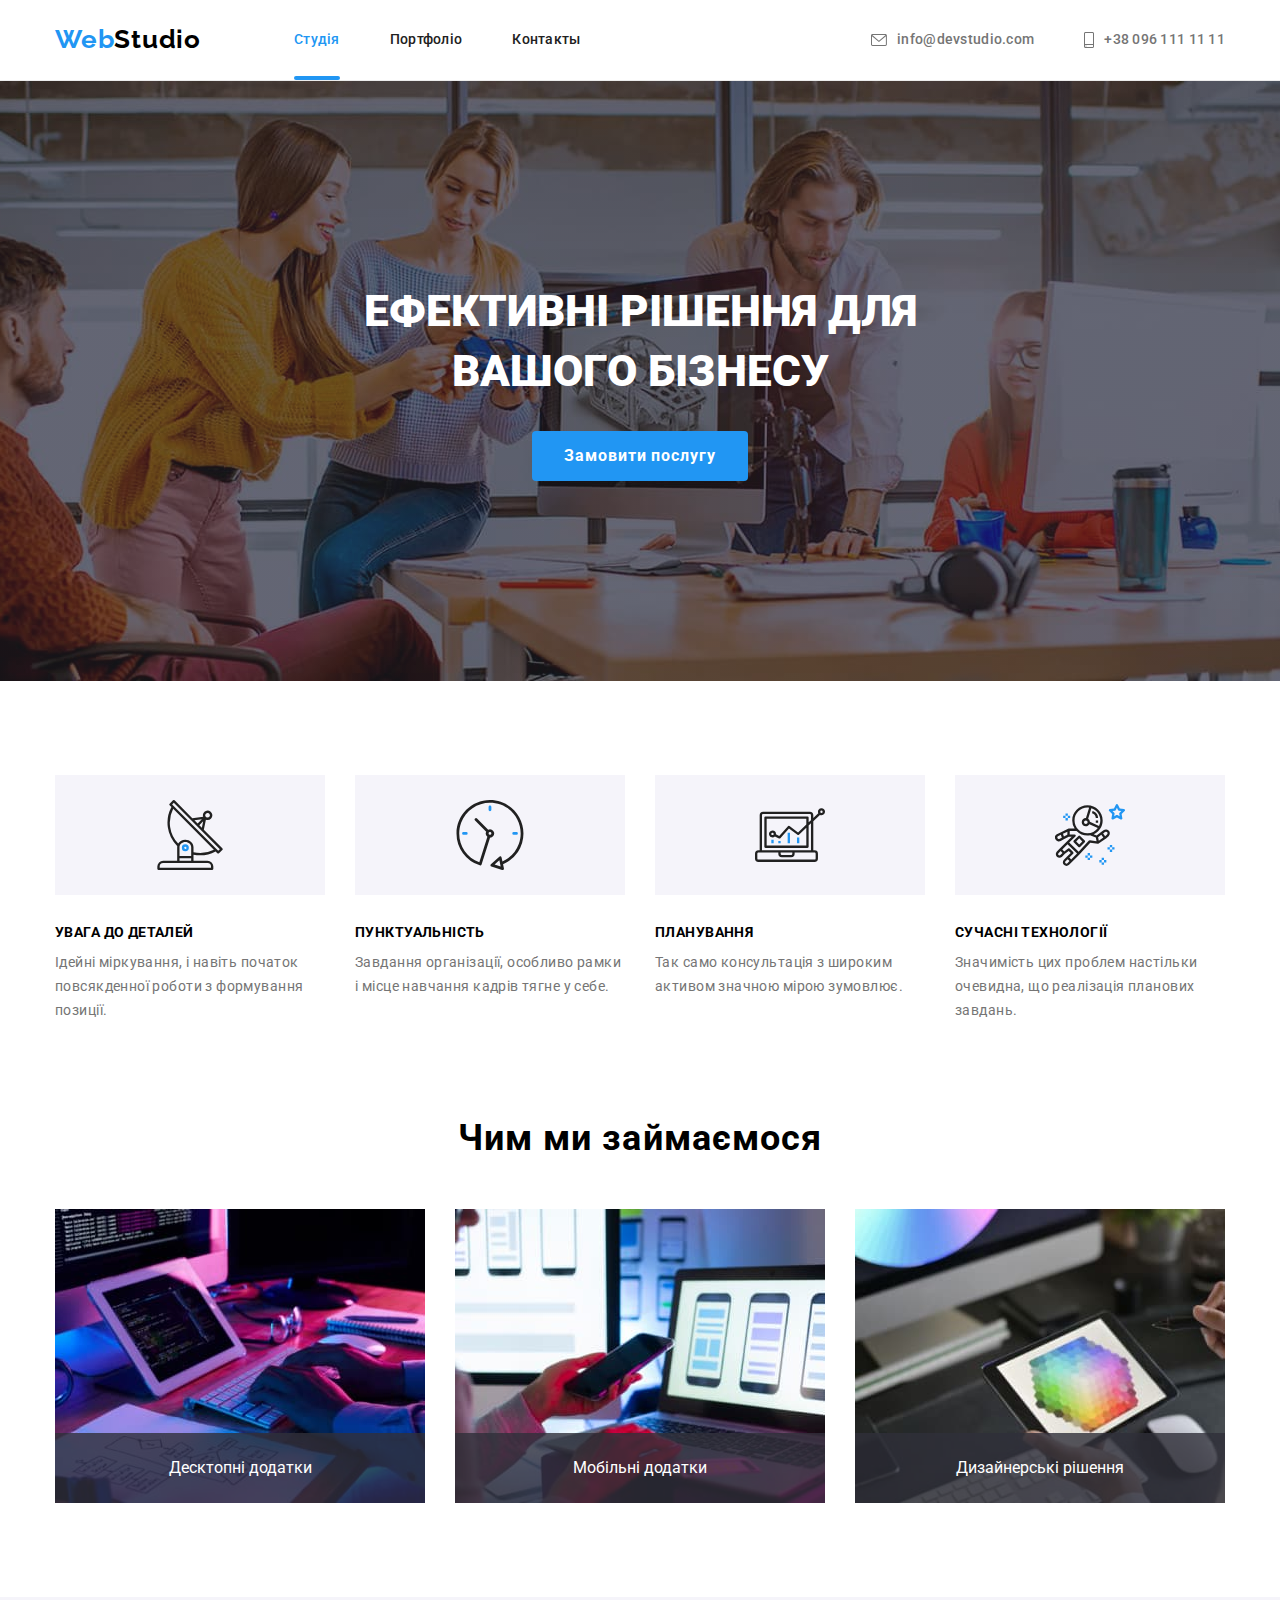
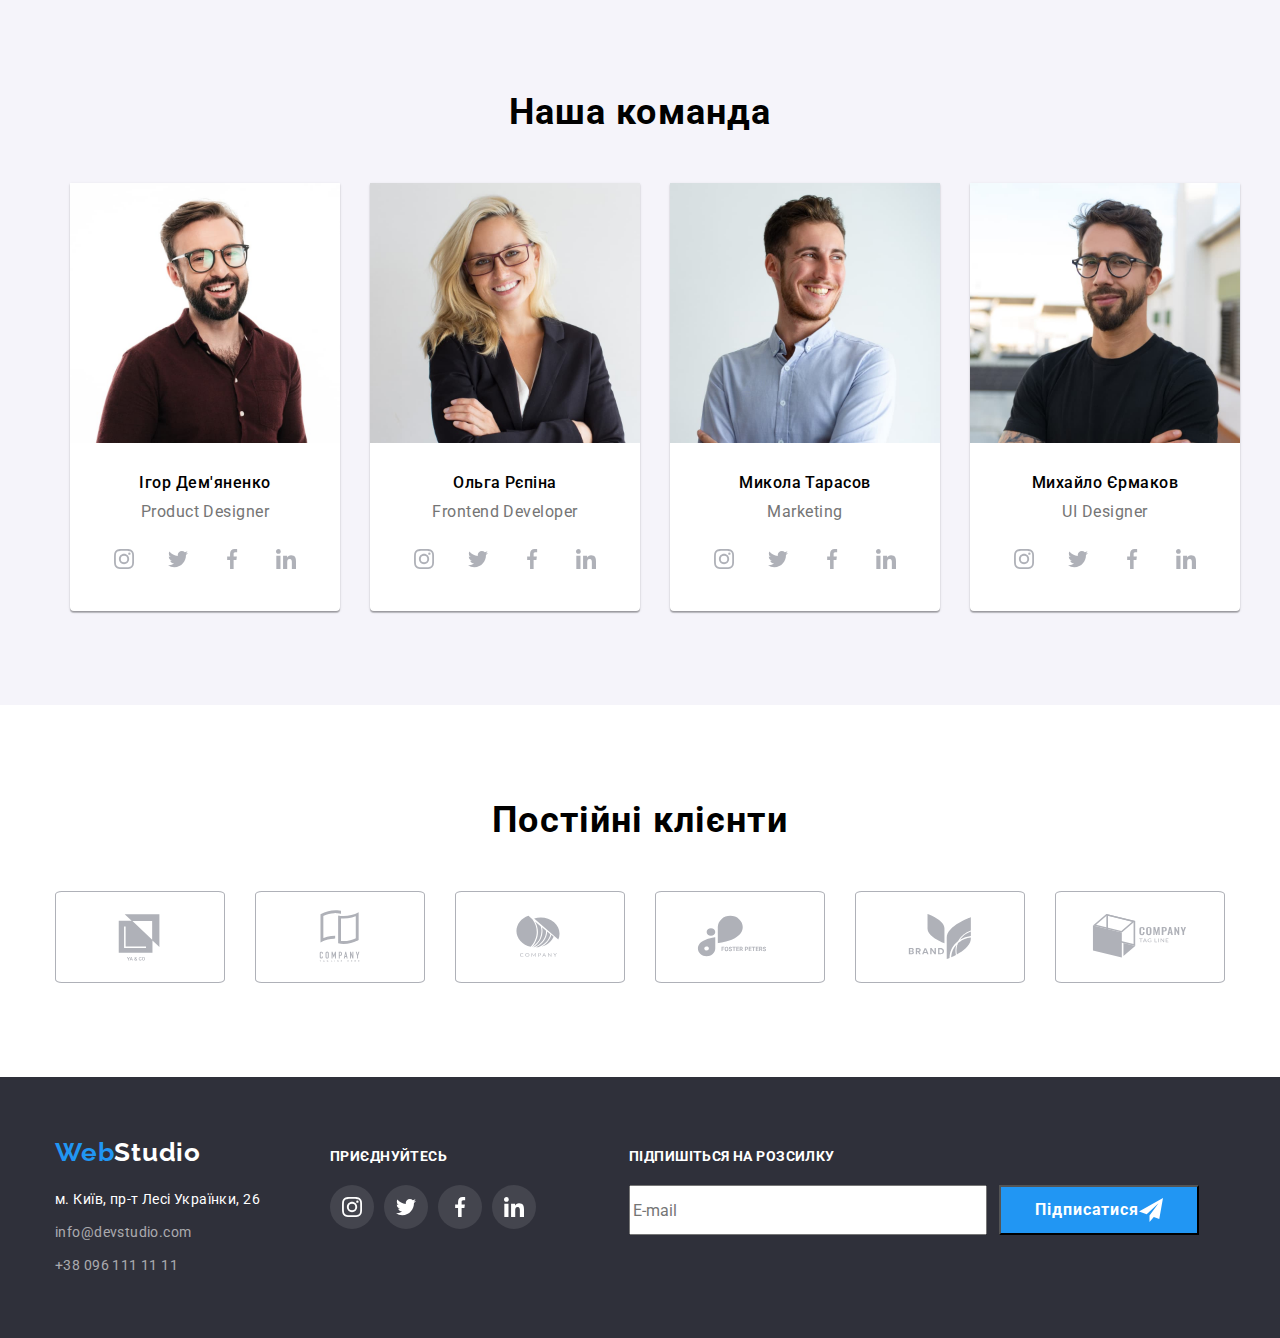
==== index.html @ 480ed981 "HW 6/1" ====
<!DOCTYPE html>
<html lang="uk">
  <head>
    <meta charset="UTF-8" />
    <meta http-equiv="X-UA-Compatible" content="IE=edge" />
    <meta name="viewport" content="width=device-width, initial-scale=1.0" />
    <title>WebStudio</title>
    <link rel="preconnect" href="https://fonts.googleapis.com" />
    <link rel="preconnect" href="https://fonts.gstatic.com" crossorigin />
    <link
      href="https://fonts.googleapis.com/css2?family=Oleo+Script&family=Raleway:wght@700&family=Roboto:wght@400;500;700;900&display=swap"
      rel="stylesheet"
    />
    <link
      rel="stylesheet"
      href="https://cdnjs.cloudflare.com/ajax/libs/modern-normalize/0.6.0/modern-normalize.min.css"
    />
    <link rel="stylesheet" href="CSS/styles.css" />
  </head>
  <body>
    <header class="web-header">
      <div class="container page-hader-cont">
        <nav class="nav-container">
          <a href="./index.html " class="logo">
            <span class="web">Web</span>Studio</a
          >

          <ul class="header-link-cont">
            <li class="header-link">
              <a href="./index.html" class="link studio-link current">Студія</a>
            </li>
            <li class="header-link">
              <a href="./portfolio.html" class="link studio-link portfolio-link"
                >Портфоліо</a
              >
            </li>
            <li class="header-link">
              <a href="" class="link">Контакты</a>
            </li>
          </ul>
        </nav>

        <ul class="contact">
          <li class="contact-link">
            <a class="contact-link-contact" href="mailtu:info@devstudio.com"
              ><svg class="icon-envelope" width="16px" height="12px">
                <use href="./images/SVG/symbol-defs.svg#icon-envelope"></use>
              </svg>
              info@devstudio.com</a
            >
          </li>
          <li class="contact-link">
            <a class="contact-link-contact" href="tel:+380961111111"
              ><svg class="icon-envelope" width="10px" height="16px">
                <use href="./images/SVG/symbol-defs.svg#icon-smartphone"></use>
              </svg>
              +38 096 111 11 11</a
            >
          </li>
        </ul>
      </div>
    </header>

    <main>
      <section class="hero">
        <div class="container">
          <h1 class="hero-h">Ефективні рішення для вашого бізнесу</h1>

          <button type="button" class="hero-order" data-modal-open>
            Замовити послугу
          </button>
        </div>
      </section>

      <section class="feature">
        <div class="container">
          <ul class="feature-ul">
            <li class="feature-li">
              <div class="details">
                <svg height="70px" width="70px">
                  <use href="./images/SVG/symbol-defs.svg#icon-antenna1"></use>
                </svg>
              </div>

              <h2 class="feature-h">УВАГА ДО ДЕТАЛЕЙ</h2>
              <p class="feature-description">
                Ідейні міркування, і навіть початок повсякденної роботи з
                формування позиції.
              </p>
            </li>
            <li class="feature-li">
              <div class="details">
                <svg height="70px" width="70px">
                  <use href="./images/SVG/symbol-defs.svg#icon-clock1"></use>
                </svg>
              </div>

              <h2 class="feature-h">ПУНКТУАЛЬНІСТЬ</h2>
              <p class="feature-description">
                Завдання організації, особливо рамки і місце навчання кадрів
                тягне у себе.
              </p>
            </li>
            <li class="feature-li">
              <div class="details">
                <svg height="70px" width="70px">
                  <use href="./images/SVG/symbol-defs.svg#icon-diagram1"></use>
                </svg>
              </div>

              <h2 class="feature-h">ПЛАНУВАННЯ</h2>
              <p class="feature-description">
                Так само консультація з широким активом значною мірою зумовлює.
              </p>
            </li>
            <li class="feature-li">
              <div class="details">
                <svg height="70px" width="70px">
                  <use href="./images/SVG/symbol-defs.svg#icon-astronaut"></use>
                </svg>
              </div>

              <h2 class="feature-h">СУЧАСНІ ТЕХНОЛОГІЇ</h2>
              <p class="feature-description">
                Значимість цих проблем настільки очевидна, що реалізація
                планових завдань.
              </p>
            </li>
          </ul>
        </div>
      </section>
      <section class="doing">
        <div class="container">
          <h2 class="about-us">Чим ми займаємося</h2>

          <ul class="about-us-poto">
            <li class="poto">
              <div class="applications">
                <img src="./images/box1.jpg" alt="" width="370" height="294" />
                <p class="description-applications">Десктопні додатки</p>
              </div>
            </li>

            <li class="poto">
              <div class="applications">
                <img src="./images/box2.jpg" alt="" width="370" height="294" />
                <p class="description-applications">Мобільні додатки</p>
              </div>
            </li>
            <li class="poto">
              <div class="applications">
                <img src="./images/box3.jpg" alt="" width="370" height="294" />
                <p class="description-applications">Дизайнерські рішення</p>
              </div>
            </li>
          </ul>
        </div>
      </section>
      <section class="comands">
        <div class="container">
          <h2 class="about-us">Наша команда</h2>
          <div class="container">
            <ul class="about-us-ul">
              <li class="about-us-li">
                <img
                  src="./images/IgorDemyanenco.jpg"
                  alt="Ігор Дем'яненко Фото"
                  width="270"
                />
                <h3 class="comand">Ігор Дем'яненко</h3>
                <p class="comand-p">Product Designer</p>
                <ul class="social-networks-list">
                  <li class="social-comand social">
                    <a href="" class="social-link social-link-comand">
                      <svg class="icon-networks icon-comand">
                        <use
                          href="./images/SVG/symbol-defs.svg#icon-instagram"
                        ></use>
                      </svg>
                    </a>
                  </li>
                  <li class="social-comand social">
                    <a class="social-link social-link-comand" href="">
                      <svg class="icon-networks icon-comand">
                        <use
                          href="./images/SVG/symbol-defs.svg#icon-twitter"
                        ></use>
                      </svg>
                    </a>
                  </li>
                  <li class="social-comand social">
                    <a class="social-link social-link-comand" href="">
                      <svg class="icon-networks icon-comand">
                        <use
                          href="./images/SVG/symbol-defs.svg#icon-facebook"
                        ></use>
                      </svg>
                    </a>
                  </li>
                  <li class="social-comand social">
                    <a class="social-link social-link-comand" href="">
                      <svg class="icon-networks icon-comand">
                        <use
                          href="./images/SVG/symbol-defs.svg#icon-linkedin"
                        ></use>
                      </svg>
                    </a>
                  </li>
                </ul>
              </li>
              <li class="about-us-li">
                <img
                  src="./images/OlgaRepina.jpg"
                  alt="Ольга Рєпіна Фото"
                  width="270"
                />

                <h3 class="comand">Ольга Рєпіна</h3>
                <p class="comand-p">Frontend Developer</p>
                <ul class="social-networks-list">
                  <li class="social-comand social">
                    <a href="" class="social-link social-link-comand">
                      <svg class="icon-networks icon-comand">
                        <use
                          href="./images/SVG/symbol-defs.svg#icon-instagram"
                        ></use>
                      </svg>
                    </a>
                  </li>
                  <li class="social-comand social">
                    <a class="social-link social-link-comand" href="">
                      <svg class="icon-networks icon-comand">
                        <use
                          href="./images/SVG/symbol-defs.svg#icon-twitter"
                        ></use>
                      </svg>
                    </a>
                  </li>
                  <li class="social-comand social">
                    <a class="social-link social-link-comand" href="">
                      <svg class="icon-networks icon-comand">
                        <use
                          href="./images/SVG/symbol-defs.svg#icon-facebook"
                        ></use>
                      </svg>
                    </a>
                  </li>
                  <li class="social-comand social">
                    <a class="social-link social-link-comand" href="">
                      <svg class="icon-networks icon-comand">
                        <use
                          href="./images/SVG/symbol-defs.svg#icon-linkedin"
                        ></use>
                      </svg>
                    </a>
                  </li>
                </ul>
              </li>
              <li class="about-us-li">
                <img
                  src="./images/NicolayTarasow.jpg"
                  alt="Микола Тарасов Фото"
                  width="270"
                />
                <h3 class="comand">Микола Тарасов</h3>
                <p class="comand-p">Marketing</p>
                <ul class="social-networks-list">
                  <li class="social-comand social">
                    <a href="" class="social-link social-link-comand">
                      <svg class="icon-networks icon-comand">
                        <use
                          href="./images/SVG/symbol-defs.svg#icon-instagram"
                        ></use>
                      </svg>
                    </a>
                  </li>
                  <li class="social-comand social">
                    <a class="social-link social-link-comand" href="">
                      <svg class="icon-networks icon-comand">
                        <use
                          href="./images/SVG/symbol-defs.svg#icon-twitter"
                        ></use>
                      </svg>
                    </a>
                  </li>
                  <li class="social-comand social">
                    <a class="social-link social-link-comand" href="">
                      <svg class="icon-networks icon-comand">
                        <use
                          href="./images/SVG/symbol-defs.svg#icon-facebook"
                        ></use>
                      </svg>
                    </a>
                  </li>
                  <li class="social-comand social">
                    <a class="social-link social-link-comand" href="">
                      <svg class="icon-networks icon-comand">
                        <use
                          href="./images/SVG/symbol-defs.svg#icon-linkedin"
                        ></use>
                      </svg>
                    </a>
                  </li>
                </ul>
              </li>
              <li class="about-us-li">
                <img
                  src="./images/MihailErmacow.jpg"
                  alt="Михайло Єрмаков Фото"
                  width="270"
                />
                <h3 class="comand">Михайло Єрмаков</h3>
                <p class="comand-p">UI Designer</p>
                <ul class="social-networks-list">
                  <li class="social-comand social">
                    <a href="" class="social-link social-link-comand">
                      <svg class="icon-networks icon-comand">
                        <use
                          href="./images/SVG/symbol-defs.svg#icon-instagram"
                        ></use>
                      </svg>
                    </a>
                  </li>
                  <li class="social-comand social">
                    <a class="social-link social-link-comand" href="">
                      <svg class="icon-networks icon-comand">
                        <use
                          href="./images/SVG/symbol-defs.svg#icon-twitter"
                        ></use>
                      </svg>
                    </a>
                  </li>
                  <li class="social-comand social">
                    <a class="social-link social-link-comand" href="">
                      <svg class="icon-networks icon-comand">
                        <use
                          href="./images/SVG/symbol-defs.svg#icon-facebook"
                        ></use>
                      </svg>
                    </a>
                  </li>
                  <li class="social-comand social">
                    <a class="social-link social-link-comand" href="">
                      <svg class="icon-networks icon-comand">
                        <use
                          href="./images/SVG/symbol-defs.svg#icon-linkedin"
                        ></use>
                      </svg>
                    </a>
                  </li>
                </ul>
              </li>
            </ul>
          </div>
        </div>
      </section>
      <section class="regular-customers">
        <div class="container">
          <h2 class="clients about-us">Постійні клієнти</h2>
          <ul class="client-list">
            <li class="client">
              <a href="" class="icon-klient-list">
                <svg class="icon-klient">
                  <use href="./images/SVG/symbol-defs.svg#icon-Client1"></use>
                </svg>
              </a>
            </li>

            <li class="client">
              <a href="" class="icon-klient-list">
                <svg class="icon-klient">
                  <use href="./images/SVG/symbol-defs.svg#icon-Client2"></use>
                </svg>
              </a>
            </li>
            <li class="client">
              <a href="" class="icon-klient-list">
                <svg class="icon-klient">
                  <use href="./images/SVG/symbol-defs.svg#icon-Client3"></use>
                </svg>
              </a>
            </li>
            <li class="client">
              <a href="" class="icon-klient-list">
                <svg class="icon-klient">
                  <use href="./images/SVG/symbol-defs.svg#icon-Client4"></use>
                </svg>
              </a>
            </li>
            <li class="client">
              <a href="" class="icon-klient-list">
                <svg class="icon-klient">
                  <use href="./images/SVG/symbol-defs.svg#icon-Client5"></use>
                </svg>
              </a>
            </li>
            <li class="client">
              <a href="" class="icon-klient-list">
                <svg class="icon-klient">
                  <use href="./images/SVG/symbol-defs.svg#icon-Client6"></use>
                </svg>
              </a>
            </li>
          </ul>
        </div>
      </section>
    </main>
    <footer class="footer">
      <div class="container container-footer">
        <div class="footer-cont">
          <a href="./index.html " class="logo footer-logo">
            <span class="web">Web</span><span class="studio">Studio</span></a
          >

          <address class="footer-block">
            <ul class="link-footer">
              <li>
                <a
                  href="https://goo.gl/maps/ACZNKpHMxKwvgp7U7"
                  target="_blank"
                  class="link-maps"
                  >м. Київ, пр-т Лесі Українки, 26</a
                >
              </li>
              <li>
                <a href="mailto:info@devstudio.com" class="contact-link-footer"
                  >info@devstudio.com</a
                >
              </li>
              <li>
                <a href="tel:+380961111111 " class="contact-link-footer"
                  >+38 096 111 11 11</a
                >
              </li>
            </ul>
          </address>
        </div>

        <div class="footer-soc-link">
          <p class="footer-text">приєднуйтесь</p>
          <ul class="social-networks-list">
            <li class="social">
              <a href="" class="social-link-footer">
                <svg class="icon-networks icon-footer">
                  <use href="./images/SVG/symbol-defs.svg#icon-instagram"></use>
                </svg>
              </a>
            </li>
            <li class="social">
              <a href="" class="social-link-footer">
                <svg class="icon-networks icon-footer">
                  <use href="./images/SVG/symbol-defs.svg#icon-twitter"></use>
                </svg>
              </a>
            </li>
            <li class="social">
              <a href="" class="social-link-footer">
                <svg class="icon-networks icon-footer">
                  <use href="./images/SVG/symbol-defs.svg#icon-facebook"></use>
                </svg>
              </a>
            </li>
            <li class="social">
              <a href="" class="social-link-footer">
                <svg class="icon-networks icon-footer">
                  <use href="./images/SVG/symbol-defs.svg#icon-linkedin"></use>
                </svg>
              </a>
            </li>
          </ul>
        </div>
        <form class="footer-form">
          <p2 class="mailing-list">Підпишіться на розсилку</p2>
          <div class="form-for-imput">
            <input
              class="wind-for-email"
              type="email "
              name="e-mail"
              placeholder="E-mail"
            />
            <button class="btn-email" type="submit">
              Підписатися
              <svg class="icone-send" width="24" height="24">
                <use href="./images/SVG/symbol-defs.svg#icon-send"></use>
              </svg>
            </button>
          </div>
        </form>
      </div>
    </footer>
    <div class="backdrop is-hidden" data-modal>
      <div class="modal">
        <button class="close-btn" type="button" data-modal-close>
          <svg class="icone-close" width="18" height="18">
            <use href="./images/SVG/symbol-defs.svg#icone-close"></use>
          </svg>
        </button>
        <b class="modal-title">Залиште свої дані, ми вам передзвонимо</b>
        <form class="contact-form">
          <label class="label-modal" for="name">Ім'я</label>
          <span class="icon-input">
            <input
              type="text"
              class="imput-modal-form"
              name="use_name"
              id="name"
              required
              autofocus
            />
            <svg class="icon-modal-form" width="18" heigt="18">
              <use
                href="./images/SVG/symbol-defs.svg#icon-person-black-18dp"
              ></use>
            </svg>
          </span>
          <label class="label-modal" for="phone">Телефон</label>
          <span class="icon-input">
            <input
              class="imput-modal-form"
              type="tel"
              name="user_phone"
              id="phone"
              required
              pattern="[0-9]{3}-[0-9]{3}-[0-9]{2}-[0-9]{2}"
              title="xxx-xxx-xx-xx"
            />
            <svg class="icon-modal-form" width="18" heigt="18">
              <use
                href="./images/SVG/symbol-defs.svg#icon-phone-black-18dp"
              ></use>
            </svg>
          </span>
          <label class="label-modal" for="mail">Телефон</label>
          <span class="icon-input">
            <input
              class="imput-modal-form"
              type="email"
              name="user_email"
              id="mail"
              required
            />
            <svg class="icon-modal-form" width="18" heigt="18">
              <use
                href="./images/SVG/symbol-defs.svg#icon-email-black-18dp"
                class="icon-modal-form-use"
              ></use>
            </svg>
          </span>
          <span class="icon-input">
            <label class="label-modal" for="User-comments">Коментар</label>
            <textarea
              name="User_massage"
              id="User-comments"
              placeholder="Введіть текст"
            ></textarea>
          </span>
          <label class="modal-form-checkbox">
            <input
              type="checkbox"
              class="modal-check-imput"
              name="privacy policy"
              required
            />
            <svg class="modal-check-imput-new" width="16" heigt="15">
              <use href="./images/SVG/symbol-defs.svg#icon-vector"></use>
            </svg>
            <svg class="modal-check-imput-new" width="16" heigt="15">
              <use href="./images/SVG/symbol-defs.svg#icon-check"></use>
            </svg>

            Погоджуюся з розсилкою та приймаю
            <a href=""> &nbsp;Умови договору</a>
          </label>

          <button type="submit" class="send">Відправити</button>
        </form>
      </div>
    </div>
    <script src="./JS/modal.js"></script>
  </body>
</html>
---- CSS/styles.css ----
:root {
  --color-web-blue: #2196f3;
  --color-text-main: #212121;
  --color-text-secondary: #757575;
  --color-fone: #f5f5f5;
  --transition-timing-cub: 250ms cubic-bezier(0.4, 0, 0.2, 1);
}
h1,
h2,
h3,
h4,
p {
  margin-top: 0;
  margin-bottom: 0;
}
ol,
ul {
  margin-top: 0;
  margin-bottom: 0;
  padding-left: 0;
}

.web-header {
  border-bottom: 1px solid #ececec;
}
.container {
  width: 1200px;

  margin-left: auto;
  margin-right: auto;
  padding-left: 15px;
  padding-right: 15px;
}

/* header style */

.nav-container {
  display: flex;
}

.page-hader-cont {
  align-items: center;

  display: flex;
}

.contact {
  display: flex;
  margin-left: auto;
}
.header-link {
  position: relative;
}
.header-link-cont {
  display: flex;
}
.header-link-cont :not(:last-child) {
  margin-right: 50px;
}
.current {
  color: var(--color-web-blue);
}
.current::after {
  position: absolute;
  content: "";
  display: block;
  bottom: 0;
  width: 100%;
  height: 4px;
  background-color: var(--color-web-blue);
  border-radius: 2px;
}
.contact :not(:last-child) {
  margin-right: 50px;
}
.web {
  font-family: "Raleway";
  font-style: normal;
  font-weight: 700;
  font-size: 26px;
  line-height: 1.19;

  letter-spacing: 0.03em;

  color: #2196f3;
}
address {
  font-family: Roboto;
  font-style: normal;
}
ul {
  list-style: none;
}
a {
  text-decoration: none;
}

img {
  display: block;
  max-width: 100%;
  height: auto;
}
body {
  font-family: roboto, sans-serif;
}
.footer {
  background-color: #2f303a;
  padding-top: 60px;
  padding-bottom: 60px;
}

.logo {
  padding-top: 24px;
  padding-bottom: 25px;
  margin-right: 93px;
  font-family: "Raleway";
  font-style: normal;
  font-weight: 700;
  font-size: 26px;
  line-height: 1.19;

  letter-spacing: 0.03em;

  color: #000000;

  transition-property: color;
  transition-duration: 250ms;
  transition-timing-function: cubic-bezier(0.4, 0, 0.2, 1);
}

.contact-link-contact {
  display: flex;
  align-items: center;

  padding-top: 32px;
  padding-bottom: 32px;
  gap: 10px;
  justify-content: flex-end;
  color: var(--color-text-secondary);
  fill: currentColor;
  font-weight: 500;
  font-size: 14px;
  line-height: 1.14;
  letter-spacing: 0.02em;
  transition: color var(--transition-timing-cub);
}

.container.page-hader-cont {
  margin-bottom: 0px;
  justify-content: center;
}
.link-maps:hover,
.logo:hover,
.logo:focus,
.link:hover,
.link:focus,
.contact-link-contact:hover,
.contact-link-contact:focus,
.contact-link-footer:hover,
.contact-link-footer:focus,
.menu-portfolio-btn:hover,
.menu-portfolio-btn:focus {
  color: var(--color-web-blue);
}
.btn:hover,
.btn:focus {
  box-shadow: 0px 4px 4px 0px rgba(0, 0, 0, 0.25);

  background-color: var(--color-web-blue);
  color: #ffffff;
}

.menu-portfolio-btn {
  margin-bottom: 50px;
  display: flex;
  justify-content: center;

  gap: 8px;
  color: var(--color-text-main);
  transform: color var(--transition-timing-cub);
}

.btn {
  font-family: Roboto;
  font-weight: 500;
  font-size: 16px;
  line-height: 1.63;
  text-align: center;
  letter-spacing: 0.03em;
  border-radius: 4px;
  padding-left: 22px;
  padding-right: 22px;
  padding-top: 6px;
  padding-bottom: 6px;
  border: 0px;
  background-color: #f5f4fa;

  color: #212121;
  cursor: pointer;

  transition: color var(--transition-timing-cub),
    background-color var(--transition-timing-cub),
    box-shadow var(--transition-timing-cub);
}
.contact-link-footer {
  color: rgba(255, 255, 255, 0.6);
}
.contact-link,
.link {
  color: var(--color-text-main);

  transition-property: color;
  transition-duration: 250ms;
  transition-timing-function: cubic-bezier(0.4, 0, 0.2, 1);
}

.envelope::before {
  content: "";
  width: 16px;
  height: 12px;
}
.link {
  font-weight: 500;
  font-size: 14px;
  line-height: 1.14;
  letter-spacing: 0.02em;
}
.hero {
  background-color: #2f303a;
  background-image: linear-gradient(
      rgba(47, 48, 58, 0.4),
      rgba(47, 48, 58, 0.4)
    ),
    url(../images/hero.jpg);

  background-size: cover;
  background-position: center;
  background-repeat: no-repeat;

  max-width: 1600px;

  margin-left: auto;
  margin-right: auto;

  padding-top: 200px;
  padding-bottom: 200px;
}
.hero-h {
  text-transform: uppercase;
  width: 696px;
  height: 120px;
  margin-left: auto;
  margin-right: auto;
  margin-bottom: 30px;
  font-size: 16px;
  height: 1.88;
}

.hero h1 {
  color: #ffffff;
  text-align: center;
  font-size: 44px;
  font-weight: 900;
  font-size: 44px;
  line-height: 1.37;
}

.hero-order {
  font-size: 16px;
  font-weight: 700;
  line-height: 1.88;

  cursor: pointer;
  border-radius: 4px;

  align-items: flex-start;
  display: block;
  margin-left: auto;
  margin-right: auto;

  background-color: var(--color-web-blue);

  color: #ffffff;

  text-align: center;
  padding: 10px 32px;

  border: 0;
  letter-spacing: 0.06em;

  transition-property: color;
  transition-duration: 250ms;
  transition-timing-function: cubic-bezier(0.4, 0, 0.2, 1);
}
.feature {
  padding-top: 94px;
  padding-bottom: 94px;
}
.feature-li {
  width: 270px;
}

/* .feature-li::before {
  margin-bottom: 30px;
  display: block;
  width: 270px;
  height: 120px;
  content: "";
  background-repeat: no-repeat;
  background-position: center;
  background-color: #f5f4fa;

  background-size: contain;
} */
/* .feature-li:nth-child(1)::before {
  background-image: url(../images/SVG/Group1.svg);
}
.feature-li:nth-child(2)::before {
  background-image: url(../images/SVG/Group2.svg);
}
.feature-li:nth-child(3)::before {
  background-image: url(../images/SVG/Group3.svg);
}
.feature-li:nth-child(4)::before {
  background-image: url(../images/SVG/Group4.svg);
} */
.details {
  display: flex;
  background-color: rgba(245, 244, 250, 1);

  height: 120px;
  align-items: center;
  justify-content: center;
  margin-bottom: 30px;
}

.feature-ul {
  display: flex;
  gap: 30px;
}

.feature-h {
  margin-bottom: 10px;
  font-weight: 700;
  font-size: 14px;
  line-height: 1.14;
  letter-spacing: 0.03em;
}
.feature-description {
  display: flex;
  color: var(--color-text-secondary);
  font-weight: 400;
  font-size: 14px;
  line-height: 1.71;
  letter-spacing: 0.03em;
}
.doing {
  padding-bottom: 94px;
}
.client {
  width: 170px;
  height: 92px;
}
.clients {
  padding-bottom: 50px;
  text-align: center;
}
.client-list {
  box-sizing: border-box;
  display: flex;
  gap: 30px;
}

.icon-klient:hover,
.icon-klient:focus {
  fill: #2196f3;
}
.icon-klient-list:hover,
.icon-klient-list:focus {
  color: var(--color-web-blue);

  border-color: var(--color-web-blue);
}
.icon-klient-list {
  color: #afb1b8;
  display: flex;
  justify-content: center;
  align-items: center;
  width: 100%;
  height: 100%;
  border: 1px solid #afb1b8;
  border-radius: 4%;

  transition-property: color, border-color;
  transition-duration: 250ms;
  transition-timing-function: cubic-bezier(0.4, 0, 0.2, 1);
}
.icon-klient {
  fill: currentColor;
  width: 106px;
  height: 60px;
}
.about-us-poto {
  display: flex;
  gap: 30px;
}
.applications {
  position: relative;
  display: flex;
  align-content: center;
  justify-content: center;
}
.description-applications {
  background-color: rgba(47, 48, 58, 0.8);
  display: flex;
  justify-content: center;
  align-items: center;
  height: 70px;
  width: 100%;
  color: #ffffff;
  position: absolute;
  bottom: 0;
}
.about-us {
  padding-bottom: 0px;
  font-weight: 700;
  font-size: 36px;
  line-height: 1.17;
  text-align: center;
  letter-spacing: 0.03em;
  margin-bottom: 50px;
}
.about-us-ul {
  display: flex;

  gap: 30px;
}
.about-us-li {
  box-shadow: 0px 1px 3px rgba(0, 0, 0, 0.12), 0px 1px 1px rgba(0, 0, 0, 0.14),
    0px 2px 1px rgba(0, 0, 0, 0.2);
  border-top-left-radius: 4%;

  border-radius: 0px 0px 4px 4px;
  background-color: #ffffff;
}

.link {
  display: inline-block;
  color: var(--color-text-main);
  padding-top: 32px;
  padding-bottom: 32px;
}
.comands {
  background-color: #f5f4fa;
  padding-top: 94px;
  padding-bottom: 94px;
}
.comand {
  padding-top: 30px;
  margin-bottom: 10px;
  font-weight: 500;
  font-size: 16px;
  line-height: 1.19;

  text-align: center;
  letter-spacing: 0.03em;
}
.comand-p {
  margin-bottom: 16px;
  color: var(--color-text-secondary);
  font-weight: 400;
  font-size: 16px;
  line-height: 1.19;

  text-align: center;
  letter-spacing: 0.03em;
}
.icon-comand {
  fill: currentColor;
}
.icon-networks {
  width: 20px;
  height: 20px;
}

.icon-footer {
  fill: #ffffff;
}
.social {
  align-items: baseline;
  display: inline-block;
  border: rgba(255, 255, 255, 1);

  text-align: center;

  width: 44px;
  height: 44px;
  border-radius: 50%;
}

.social-networks-list {
  padding-bottom: 30px;
  justify-content: center;
  display: flex;

  gap: 10px;
}
.social-networks {
  text-align: center;

  display: flex;
  width: 44px;
  height: 44px;
  gap: 10px;
  border-radius: 50%;
}
.portfolio {
  padding-top: 94px;
  padding-bottom: 94px;
}
.container-home {
  padding-top: 94px;
  padding-bottom: 94px;
}
.portf-h-invis {
  position: absolute;
  width: 1px;
  height: 1px;
  margin: -1px;
  border: 0;
  padding: 0;
  white-space: nowrap;
  clip-path: inset(100%);
  clip: rect(0 0 0 0);
  overflow: hidden;
}
.portf-h-invis {
  text-align: center;
}

.projects-h {
  margin-bottom: 4px;
  color: var(--color-text-main);
  font-weight: 700;
  font-size: 18px;
  line-height: 2;
  letter-spacing: 0.06em;
}
.projects-p {
  color: var(--color-text-secondary);

  font-weight: 400;
  font-size: 16px;
  line-height: 1.19;

  letter-spacing: 0.03em;
}

.link-footer :not(:last-child) {
  margin-bottom: 9px;
}
.link-maps {
  color: white;
  font-weight: 400;
  font-size: 14px;
  line-height: 1.71;

  letter-spacing: 0.03em;

  transition: color var(--transition-timing-cub);
}

.contact-link-footer {
  font-weight: 400;
  font-size: 14px;
  line-height: 1.7;
  letter-spacing: 0.03em;

  transition-property: color;
  transition-duration: 250ms;
  transition-timing-function: cubic-bezier(0.4, 0, 0.2, 1);
}

.studio {
  color: #ffffff;
}

.footer-form{display: flex;
  flex-direction: column;

  margin-left: 93px;
}

.mailing-list {
  display: block;

margin-bottom: 20px;

  color: #ffffff;
  text-transform: uppercase;
  font-family: Roboto;
font-size: 14px;
font-weight: 700;
line-height: 1.14;
letter-spacing: 0.03em;
text-align: left;

}
.form-for-imput{
  display: flex;
}
.wind-for-email{
 margin: 0px;
 width: 358px;
 height: 50px;
  margin-right: 12px;
  
}

.btn-email{
  display: flex;
  align-items: center;
  justify-content: center;
  cursor: pointer;
 
  width: 200px;
  height: 50px;
  
  font-family: Roboto;
    font-size: 16px;
    font-weight: 700;
    line-height: 30px;
    letter-spacing: 0.06em;
    text-align: center;
  

  color: #ffffff;
  background-color: var(--color-web-blue);
}

.projects {
  display: flex;
  flex-wrap: wrap;
  gap: 30px;
}
.projects-li:hover,
.projects-li:focus {
  box-shadow: cubic-bezier(0.4, 0, 0.2, 1), rgba(0, 0, 0, 0.25);
}

.projects-li {
  display: block;
  box-sizing: border-box;
  background: #ffffff;
  transition: box-shadow var(--transition-timing-cub);
}
.projects-item:hover,
.projects-item:focus {
  box-shadow: 0px 4px 4px 0px rgba(0, 0, 0, 0.25);
}
.projects-item {
  width: 370px;

  transition-property: color;
  transition-duration: 250ms;
  transition-timing-function: cubic-bezier(0.4, 0, 0.2, 1);
}

.projects-card {
  position: relative;
  overflow: hidden;
}

.projects-li:hover .overlay,
.projects-li:focus .overlay {
  transform: translateY(0%);
}

.overlay {
  position: absolute;

  font-family: Roboto;
  font-size: 18px;
  font-weight: 400;
  line-height: 1.56;
  letter-spacing: 0.03em;
  text-align: left;

  width: 100%;
  height: 100%;
  padding-top: 63px;
  padding-bottom: 63px;
  padding-left: 24px;
  padding-right: 24px;
  top: 0;
  left: 0;
  color: #ffffff;
  background-color: rgba(33, 150, 243, 0.9);

  overflow-y: auto;
  transform: translateY(101%);
  transition: transform 250ms cubic-bezier(0.4, 0, 0.2, 1);
}
.footer-logo {
  padding: 0;
  display: inline-block;
  margin-bottom: 20px;
  margin-right: 0px;
}
.person {
  padding: 20px 24px;
  border-left: 1px solid #ececec;
  border-right: 1px solid #ececec;
}
.footer-block {
  display: flex;
}
.footer-soc-link {
  /* border: 0px;
  width: 206px;
  height: 80px; */
  display: flex;
  flex-direction: column;
  /* align-items: center;
  justify-content: center; */

  margin-left: 70px;
}
.social-link-footer {
  height: 44px;
  width: 44px;
  align-items: center;
  justify-content: center;
  display: flex;
  color: #757575;
  column-gap: 10px;
  background-color: rgba(255, 255, 255, 0.1);
  border-radius: 50%;

  transition-property: background-color;

  transition-duration: 250ms;
  transition-timing-function: cubic-bezier(0.4, 0, 0.2, 1);
}

.social-link-comand {
  align-items: center;
  justify-content: center;

  display: flex;
  color: #afb1b8;
  column-gap: 10px;
  background-color: rgba(255, 255, 255, 0.1);

  transition-property: background-color, color;

  transition-duration: 250ms;
  transition-timing-function: cubic-bezier(0.4, 0, 0.2, 1);
}

.social-link-comand:hover {
  background-color: var(--color-web-blue);
  color: #ffffff;
}
.icon-comand:hover {
  fill: currentColor;
}

.social-link-footer:hover {
  background-color: var(--color-web-blue);
}
.social-link {
  width: 44px;
  height: 44px;
  border-radius: 50%;
}

.container-footer {
  align-items: baseline;
  display: flex;
}
.footer-text {
  text-transform: uppercase;
  letter-spacing: 0.03em;
  font-weight: 700;
  margin-bottom: 20px;
  margin-right: auto;
  font-size: 14px;
  line-height: 1.14;
  color: #ffffff;
}
.regular-customers {
  padding-top: 94px;
  padding-bottom: 94px;
}
.current {
  color: var(--color-web-blue);
}
.backdrop {
  position: fixed;
  top: 0px;
  left: 0px;
  background-color: rgba(0, 0, 0, 0.2);
  width: 100%;
  height: 100%;
  z-index: 100500;

  transition: opacity var(--transition-timing-cub),
    visibility var(--transition-timing-cub);
}

.backdrop.is-hidden {
  visibility: hidden;
  opacity: 0;
  pointer-events: none;
}
.backdrop.is-hidden.modal {
  transform: translate(-50%, -50%) scale(0);
}
.modal {
  width: 528px;
  height:536px ;
  padding: 40px;

  position: absolute;
  top: 50%;
  left: 50%;

  width: 528px;
  height: 581px;
  background-color: white;

  transform: translate(-50%, -50%) scale(1);
  transition: transform 250ms var(--transition-timing-cub);
}

.close-btn {
  height: 30px;
  width: 30px;
  border-radius: 50%;
  position: absolute;
  top: 8px;
  right: 8px;
  border: rgba(0, 0, 0, 0.1);
}
.contact-form{
  display: flex;
  flex-direction: column;
    align-content: center;
}
.modal-title {
  margin-bottom: 12px;
  margin-top: 40px;
  color:#212121;


  font-family: Roboto;
    font-size: 20px;
    font-weight: 700;
    line-height: 1.15;
    letter-spacing: 0.03em;
    text-align: center;
}

textarea{
  height: 120px;
  width: 448px;
    
  border-radius: 4px;
}
.label-modal {
  display: flex;
  flex-direction: column;
  font-size: 12px;
      font-weight: 400;
      line-height: 14px;
      letter-spacing: 0.01em;
      text-align: left;
      color: #757575;
      margin-bottom: 4px;
  
      
      
}

textarea {
  resize: none;
}
.icone-close {
  display: flex;
  
  
    border-radius: 50%;
    padding: 0px;
    border: rgba(0, 0, 0, 0.1);}

.icon-send {
padding-right: 10px;
display: block;
 padding: 0px;
 fill: #ffffff;
 border: none;
        
}
button {
  cursor: pointer;
}
.send {
  margin-left: auto;
  margin-right: auto;
margin-top: 30px;
  width: 200px;
  height: 50px;
  background-color: var(--color-web-blue);
  color: #ffffff;
  box-shadow: 0px 4px 4px rgba(0, 0, 0, 0.15);
  border-radius: 4px;
  border: var(--color-web-blue);
}   
 .icon-input{
  padding: 0px;
  margin: 0px;
  position: relative;
 }

 .modal-form-checkbox {
 display: flex;
 }
 .modal-check-imput{
  
  padding: 0px;
  position: absolute;
  appearance: none;
 }
 .modal-check-imput-new{
  padding-right: 7px;
  height: 15px;
  width: 16px;
  
  border-radius: 0px;
  fill: #212121;
 }
 textarea{
      padding-top: 12px;
      padding-bottom: 12px;
      padding-left: 16px;
      padding-right: 16px;
      margin-bottom: 20px;
      border: 1px solid #21212133;
      transition: border-color var(--transition-timing-cub);
 }
  textarea:focus {
    border-color: var(--color-web-blue);
    outline: none;
  }
 .imput-modal-form:focus +  .icon-modal-form {
      fill: var(--color-web-blue);
 }
 .imput-modal-form:focus {
      outline: none;
      border-color: var(--color-web-blue);
 }
 .imput-modal-form{
      border: box;
      display: block;
      border: 1px solid #21212133;
      width: 100%;
      height: 40px;
      border-radius: 4px;
      border: 1px solid #21212133;
      padding-left: 42px;
      transition: border-color var(--transition-timing-cub);
    }
    .icon-modal-form {
  
      position: absolute;
      top: 50%;
      left: 12px;
      transform: translateY(-50%);
      fill: var(--color-text-main);
      transition: fill var(--transition-timing-cub);
  
    }
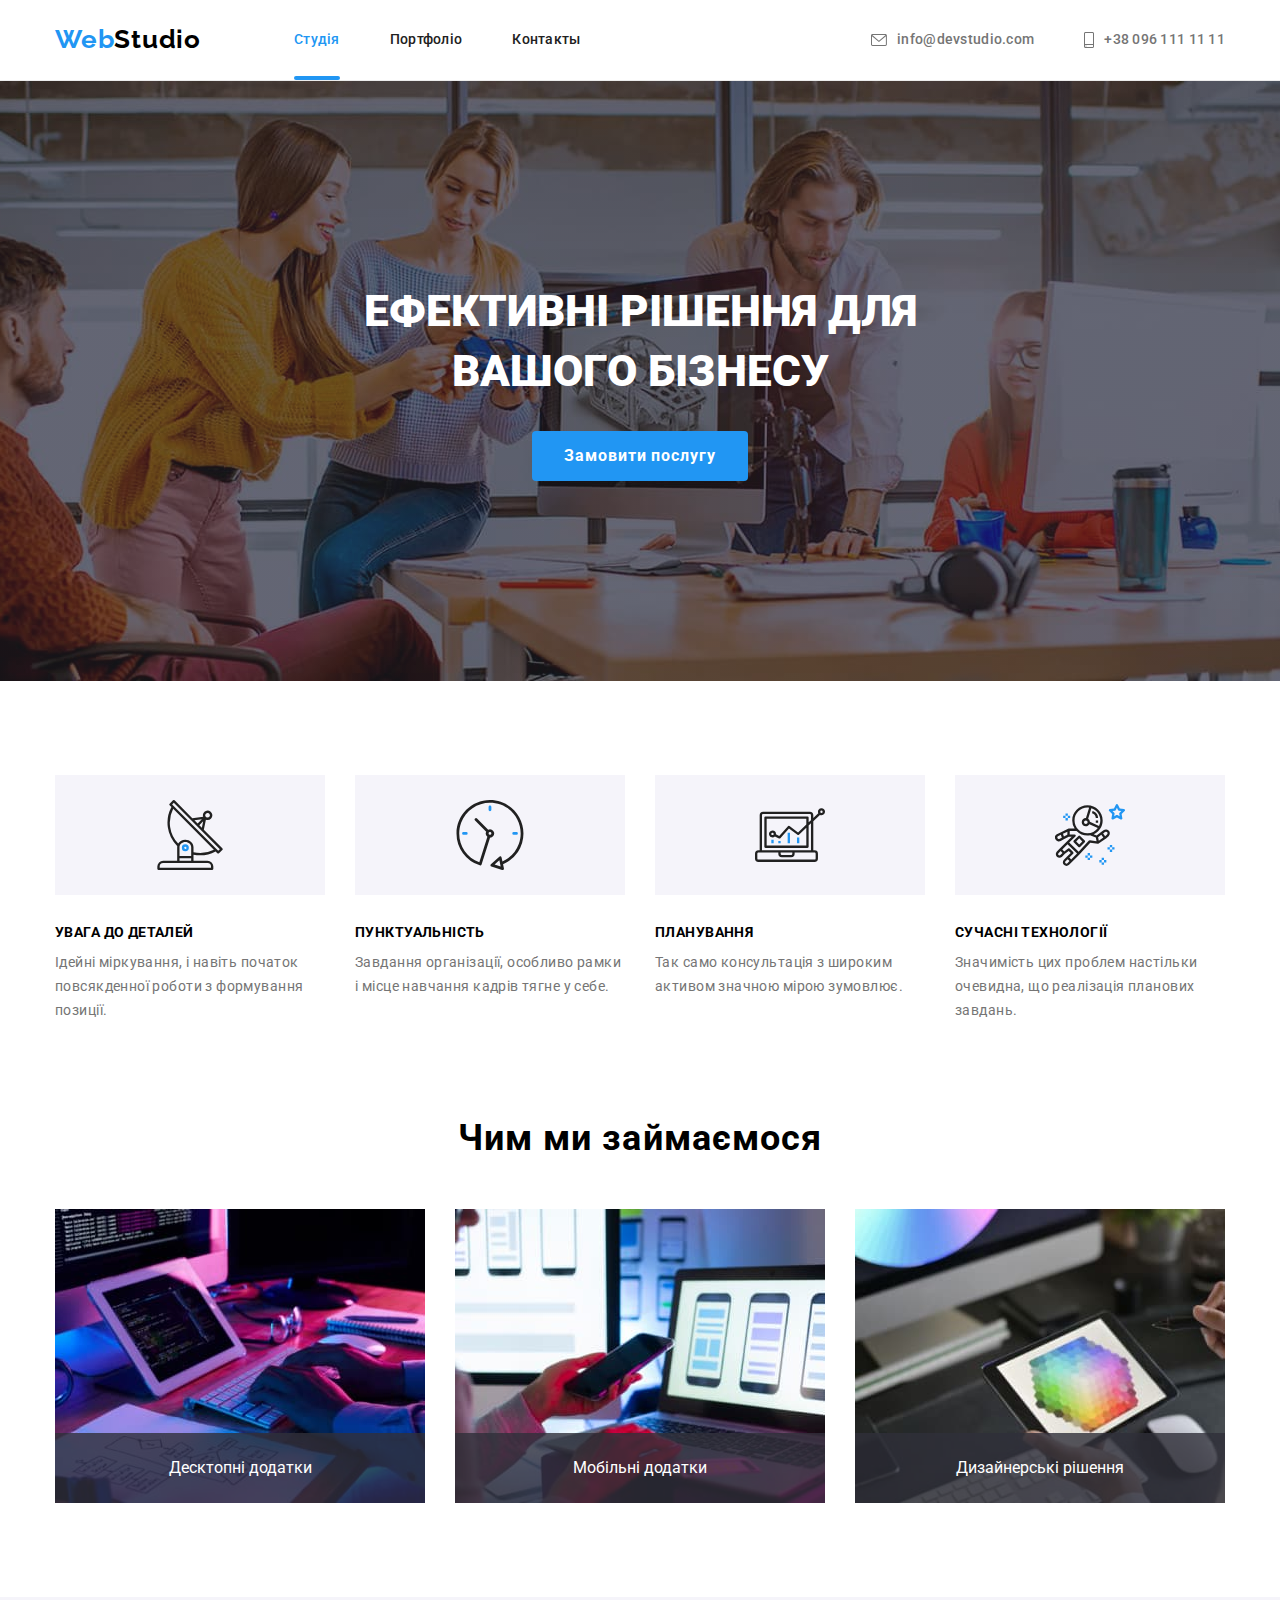
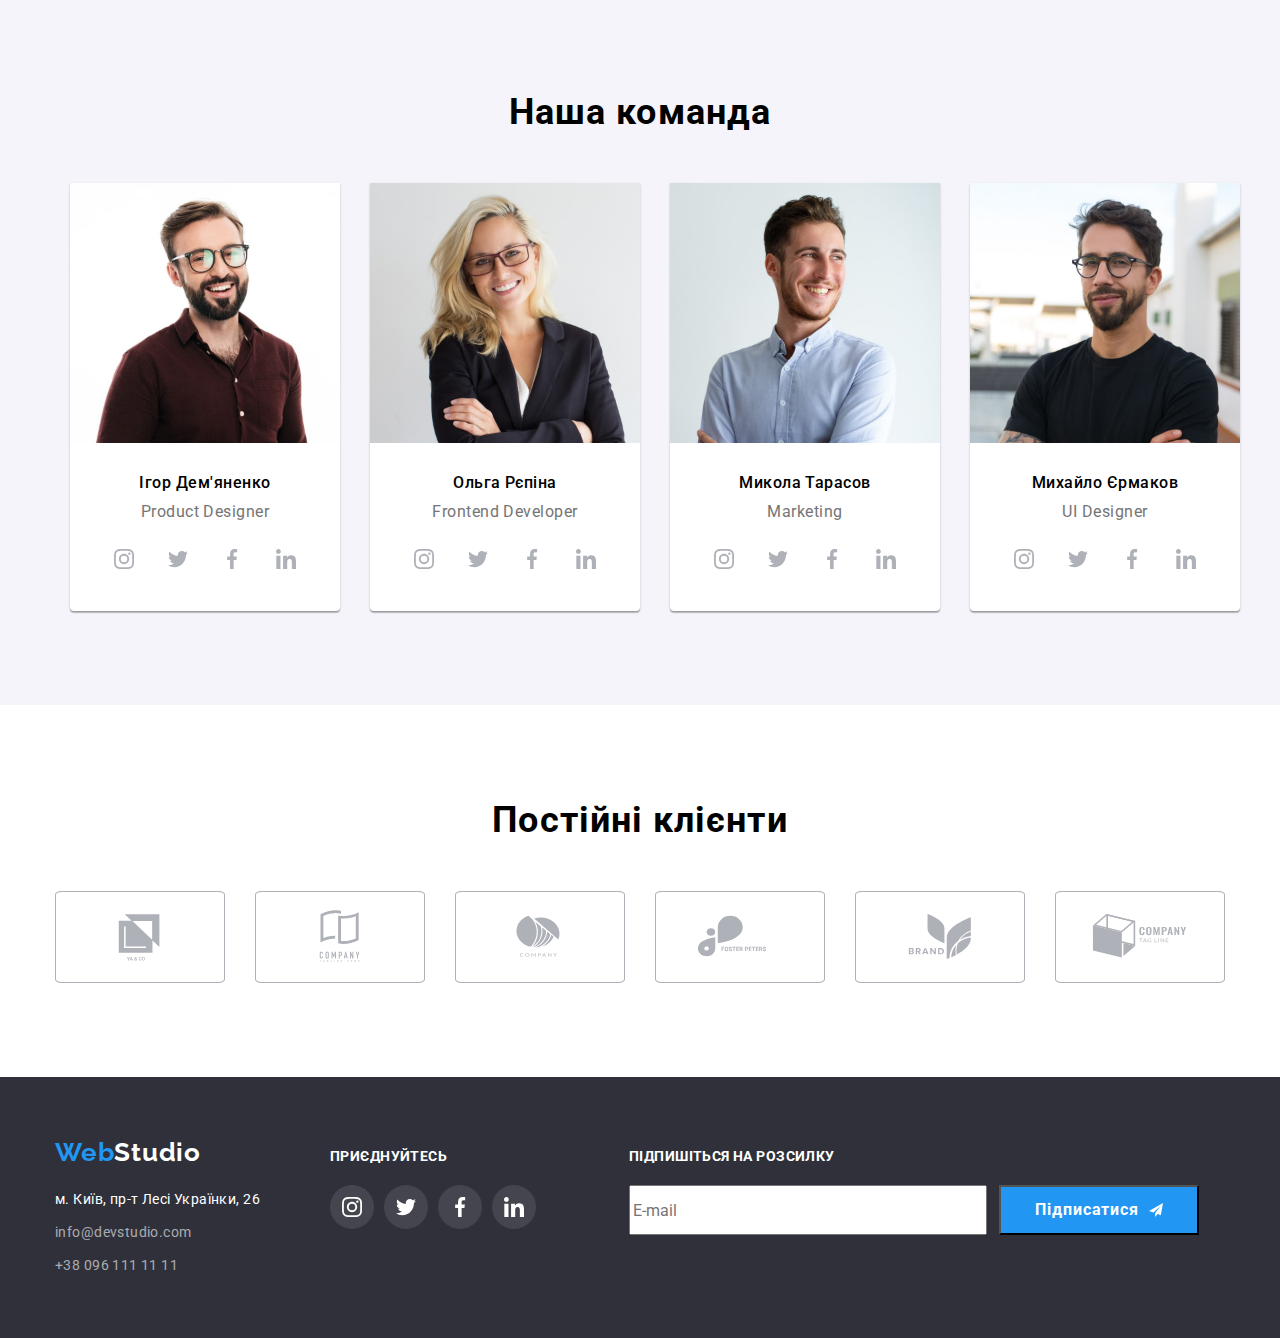
==== commit c7f86aa0: "HW 6/1" ====
--- a/index.html
+++ b/index.html
@@ -557,19 +557,22 @@
           <label class="modal-form-checkbox">
             <input
               type="checkbox"
-              class="modal-check-imput"
+              class="modal-check-imput visually-hidden"
               name="privacy policy"
               required
             />
-            <svg class="modal-check-imput-new" width="16" heigt="15">
-              <use href="./images/SVG/symbol-defs.svg#icon-vector"></use>
-            </svg>
-            <svg class="modal-check-imput-new" width="16" heigt="15">
-              <use href="./images/SVG/symbol-defs.svg#icon-check"></use>
-            </svg>
+
+            <span class="chek-box"
+              ><svg class="modal-check-imput-new-onn" width="16" height="15">
+                <use
+                  class="modal-check-imput-new-onn-icone"
+                  href="./images/SVG/symbol-defs.svg#icon-check"
+                ></use>
+              </svg>
+            </span>
 
             Погоджуюся з розсилкою та приймаю
-            <a href=""> &nbsp;Умови договору</a>
+            <a class="contract" href=""> &nbsp;Умови договору</a>
           </label>
 
           <button type="submit" class="send">Відправити</button>
--- a/CSS/styles.css
+++ b/CSS/styles.css
@@ -861,7 +861,9 @@
     letter-spacing: 0.03em;
     text-align: center;
 }
-
+input {
+  cursor: pointer;
+}
 textarea{
   height: 120px;
   width: 448px;
@@ -895,11 +897,12 @@
     border: rgba(0, 0, 0, 0.1);}
 
 .icon-send {
+padding-left: 10px;
 padding-right: 10px;
 display: block;
- padding: 0px;
- fill: #ffffff;
- border: none;
+padding: 0px;
+fill: #ffffff;
+border: none;
         
 }
 button {
@@ -908,7 +911,7 @@
 .send {
   margin-left: auto;
   margin-right: auto;
-margin-top: 30px;
+  margin-top: 30px;
   width: 200px;
   height: 50px;
   background-color: var(--color-web-blue);
@@ -919,19 +922,23 @@
 }   
  .icon-input{
   padding: 0px;
-  margin: 0px;
+  margin-bottom: 10px;
   position: relative;
  }
-
+.icone-send{
+ padding-left: 10px;
+}
  .modal-form-checkbox {
  display: flex;
+ align-items: center;
+ position: relative;
  }
- .modal-check-imput{
+ /* .modal-check-imput{
   
-  padding: 0px;
+  /* padding: 0px;
   position: absolute;
-  appearance: none;
- }
+  appearance: none; */
+
  .modal-check-imput-new{
   padding-right: 7px;
   height: 15px;
@@ -953,12 +960,18 @@
     border-color: var(--color-web-blue);
     outline: none;
   }
- .imput-modal-form:focus +  .icon-modal-form {
+ .modal-check-imput:checked + .chek-box {
       fill: var(--color-web-blue);
+      border: none;
  }
  .imput-modal-form:focus {
+  fill: var(--color-web-blue);
       outline: none;
       border-color: var(--color-web-blue);
+      
+ }
+ .imput-modal-form:focus+.icon-modal-form{
+  fill: var(--color-web-blue);
  }
  .imput-modal-form{
       border: box;
@@ -968,6 +981,7 @@
       height: 40px;
       border-radius: 4px;
       border: 1px solid #21212133;
+    
       padding-left: 42px;
       transition: border-color var(--transition-timing-cub);
     }
@@ -981,4 +995,39 @@
       transition: fill var(--transition-timing-cub);
   
     }
-   +   .contract {
+    color: var(--color-web-blue);
+    text-decoration: underline;
+   }
+.chek-box{
+  width: 16px;
+  height: 15px;
+  margin-right: 7px;
+  border: 2px solid var(--color-text-main);
+  fill: transparent;
+  display: flex;
+  align-items: center;
+ justify-content: center;
+ cursor: pointer;
+ border-radius: 3px;
+ transition: border var(--transition-timing-cub), fill var(--transition-timing-cub);
+}
+ 
+
+
+
+  .visually-hidden{
+    position: absolute;
+    width: 1px;
+    height: 1px;
+    margin: -1px;
+    padding: 0;
+    overflow: hidden;
+    border: 0;
+    clip: rect(0 0 0 0);
+  }
+
+
+
+ /* } 
+.modal-check-imput {appearance: none;} */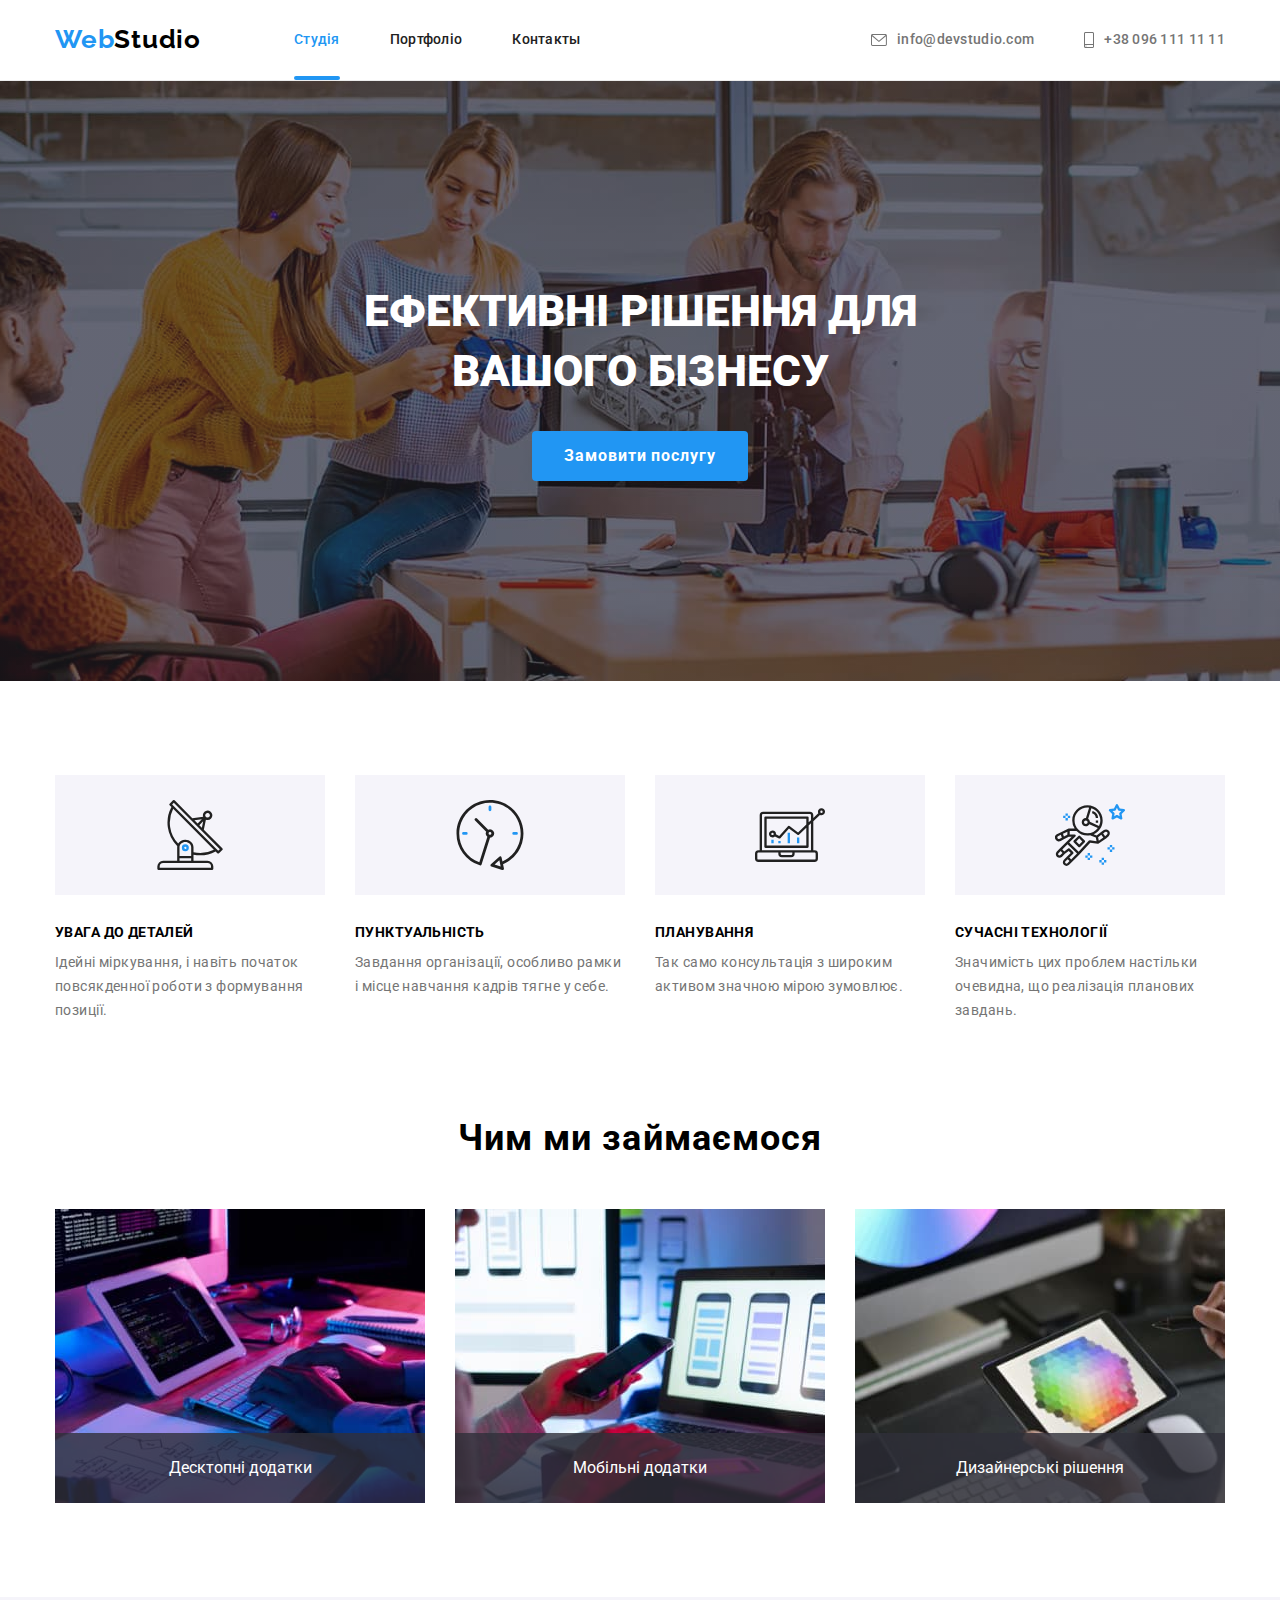
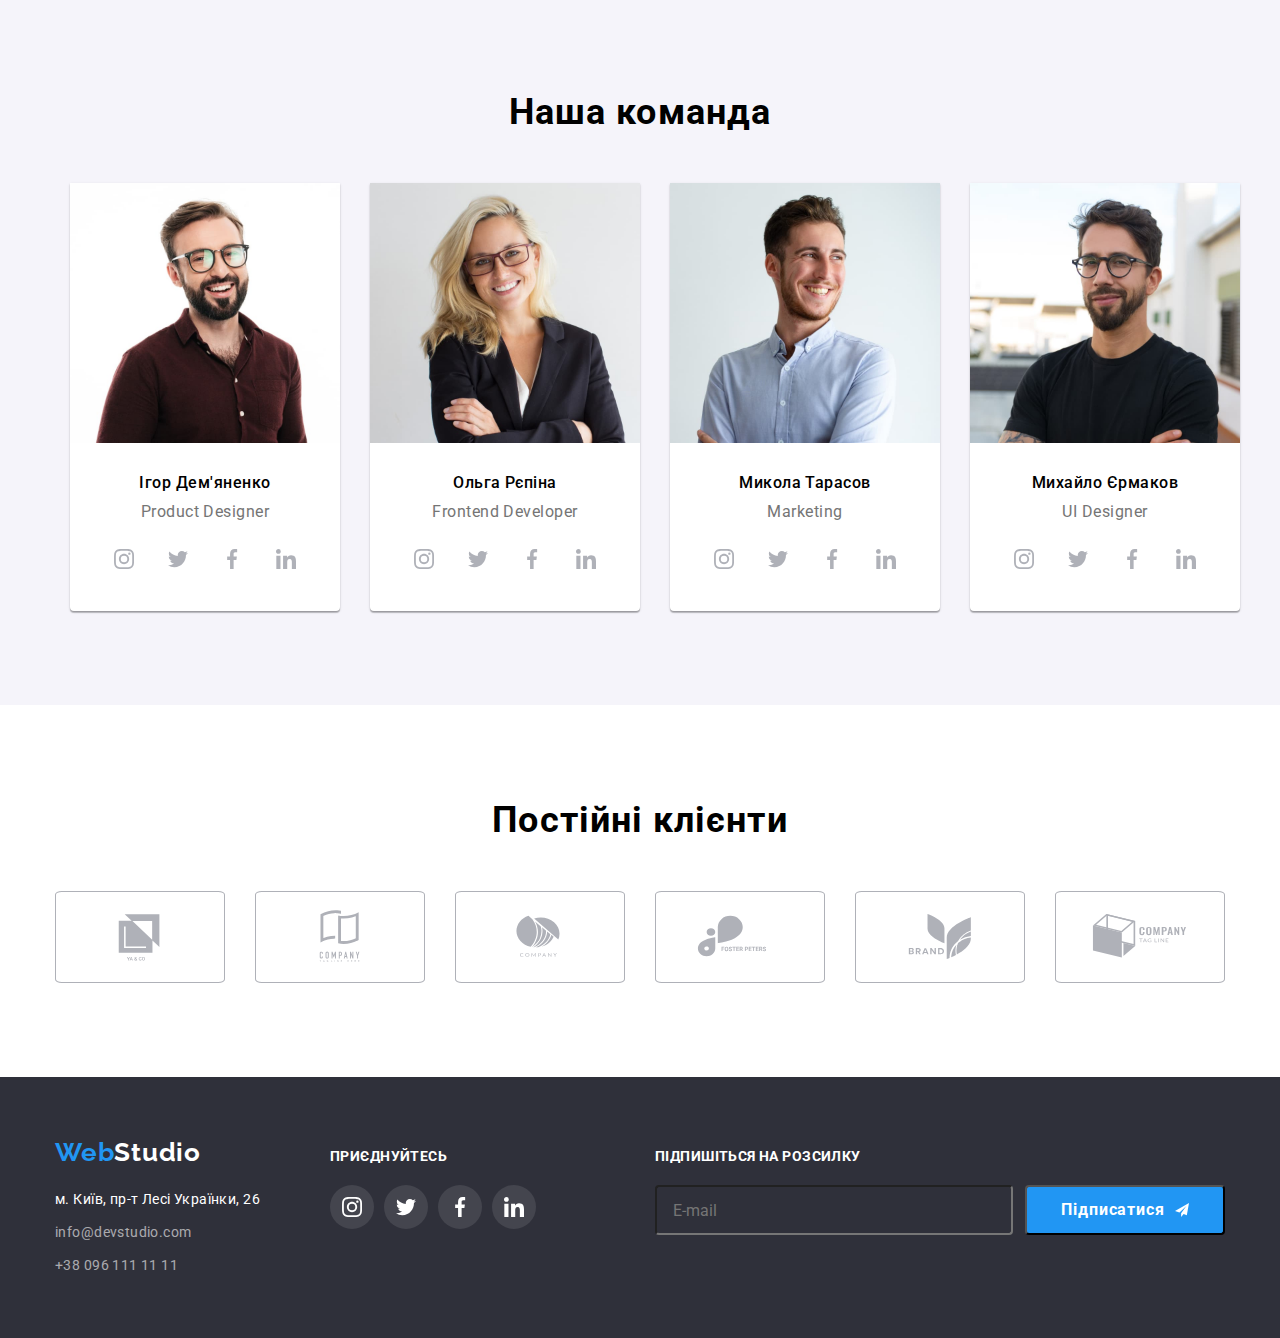
==== commit 411cdd76: "HW 6/2" ====
--- a/index.html
+++ b/index.html
@@ -469,9 +469,9 @@
             </li>
           </ul>
         </div>
-        <form class="footer-form">
-          <p2 class="mailing-list">Підпишіться на розсилку</p2>
-          <div class="form-for-imput">
+        <div class="footer-form">
+          <p class="mailing-list">Підпишіться на розсилку</p>
+          <form class="form-for-imput">
             <input
               class="wind-for-email"
               type="email "
@@ -484,8 +484,8 @@
                 <use href="./images/SVG/symbol-defs.svg#icon-send"></use>
               </svg>
             </button>
-          </div>
-        </form>
+          </form>
+        </div>
       </div>
     </footer>
     <div class="backdrop is-hidden" data-modal>
@@ -495,7 +495,7 @@
             <use href="./images/SVG/symbol-defs.svg#icone-close"></use>
           </svg>
         </button>
-        <b class="modal-title">Залиште свої дані, ми вам передзвонимо</b>
+        <p class="modal-title">Залиште свої дані, ми вам передзвонимо</p>
         <form class="contact-form">
           <label class="label-modal" for="name">Ім'я</label>
           <span class="icon-input">
@@ -507,7 +507,7 @@
               required
               autofocus
             />
-            <svg class="icon-modal-form" width="18" heigt="18">
+            <svg class="icon-modal-form" width="18" height="18">
               <use
                 href="./images/SVG/symbol-defs.svg#icon-person-black-18dp"
               ></use>
@@ -524,7 +524,7 @@
               pattern="[0-9]{3}-[0-9]{3}-[0-9]{2}-[0-9]{2}"
               title="xxx-xxx-xx-xx"
             />
-            <svg class="icon-modal-form" width="18" heigt="18">
+            <svg class="icon-modal-form" width="18" height="18">
               <use
                 href="./images/SVG/symbol-defs.svg#icon-phone-black-18dp"
               ></use>
@@ -539,14 +539,14 @@
               id="mail"
               required
             />
-            <svg class="icon-modal-form" width="18" heigt="18">
+            <svg class="icon-modal-form" width="18" height="18">
               <use
                 href="./images/SVG/symbol-defs.svg#icon-email-black-18dp"
                 class="icon-modal-form-use"
               ></use>
             </svg>
           </span>
-          <span class="icon-input">
+          <span class="icon-input imput-textarea">
             <label class="label-modal" for="User-comments">Коментар</label>
             <textarea
               name="User_massage"
@@ -571,7 +571,7 @@
               </svg>
             </span>
 
-            Погоджуюся з розсилкою та приймаю
+            <span class="contract-term">Погоджуюся з розсилкою та приймаю</span>
             <a class="contract" href=""> &nbsp;Умови договору</a>
           </label>
 
--- a/CSS/styles.css
+++ b/CSS/styles.css
@@ -585,17 +585,13 @@
   color: #ffffff;
 }
 
-.footer-form{display: flex;
-  flex-direction: column;
-
-  margin-left: 93px;
+.footer-form{
+  margin-left: auto;
 }
 
 .mailing-list {
   display: block;
-
-margin-bottom: 20px;
-
+  margin-bottom: 20px;
   color: #ffffff;
   text-transform: uppercase;
   font-family: Roboto;
@@ -610,14 +606,22 @@
   display: flex;
 }
 .wind-for-email{
+ border-radius: 4px;
+ padding-left: 16px;
+ padding-top:15px ;
+ padding-bottom: 15px;
  margin: 0px;
  width: 358px;
  height: 50px;
-  margin-right: 12px;
+ margin-right: 12px;
+background: transparent; 
+
   
 }
 
 .btn-email{
+  border-radius:4px ;
+
   display: flex;
   align-items: center;
   justify-content: center;
@@ -842,6 +846,10 @@
   top: 8px;
   right: 8px;
   border: rgba(0, 0, 0, 0.1);
+transition: transform 250ms var(--transition-timing-cub);
+}
+.close-btn:hover{
+  fill: var(--color-web-blue);
 }
 .contact-form{
   display: flex;
@@ -849,8 +857,8 @@
     align-content: center;
 }
 .modal-title {
-  margin-bottom: 12px;
-  margin-top: 40px;
+ margin-bottom: 12px;
+
   color:#212121;
 
 
@@ -887,6 +895,7 @@
 
 textarea {
   resize: none;
+  cursor: pointer;
 }
 .icone-close {
   display: flex;
@@ -912,6 +921,7 @@
   margin-left: auto;
   margin-right: auto;
   margin-top: 30px;
+  margin-bottom: 40px;
   width: 200px;
   height: 50px;
   background-color: var(--color-web-blue);
@@ -920,7 +930,12 @@
   border-radius: 4px;
   border: var(--color-web-blue);
 }   
+.imput-textarea{
+  margin-bottom: 20px;
+
+}
  .icon-input{
+ 
   padding: 0px;
   margin-bottom: 10px;
   position: relative;
@@ -931,6 +946,7 @@
  .modal-form-checkbox {
  display: flex;
  align-items: center;
+ justify-content: center;
  position: relative;
  }
  /* .modal-check-imput{
@@ -952,7 +968,7 @@
       padding-bottom: 12px;
       padding-left: 16px;
       padding-right: 16px;
-      margin-bottom: 20px;
+      resize: none;
       border: 1px solid #21212133;
       transition: border-color var(--transition-timing-cub);
  }
@@ -999,6 +1015,14 @@
     color: var(--color-web-blue);
     text-decoration: underline;
    }
+   .contract-term {
+    font-family: Roboto;
+      font-size: 14px;
+      font-weight: 400;
+      line-height: 2;
+      letter-spacing: 0.03em;
+      text-align: left;
+   }
 .chek-box{
   width: 16px;
   height: 15px;
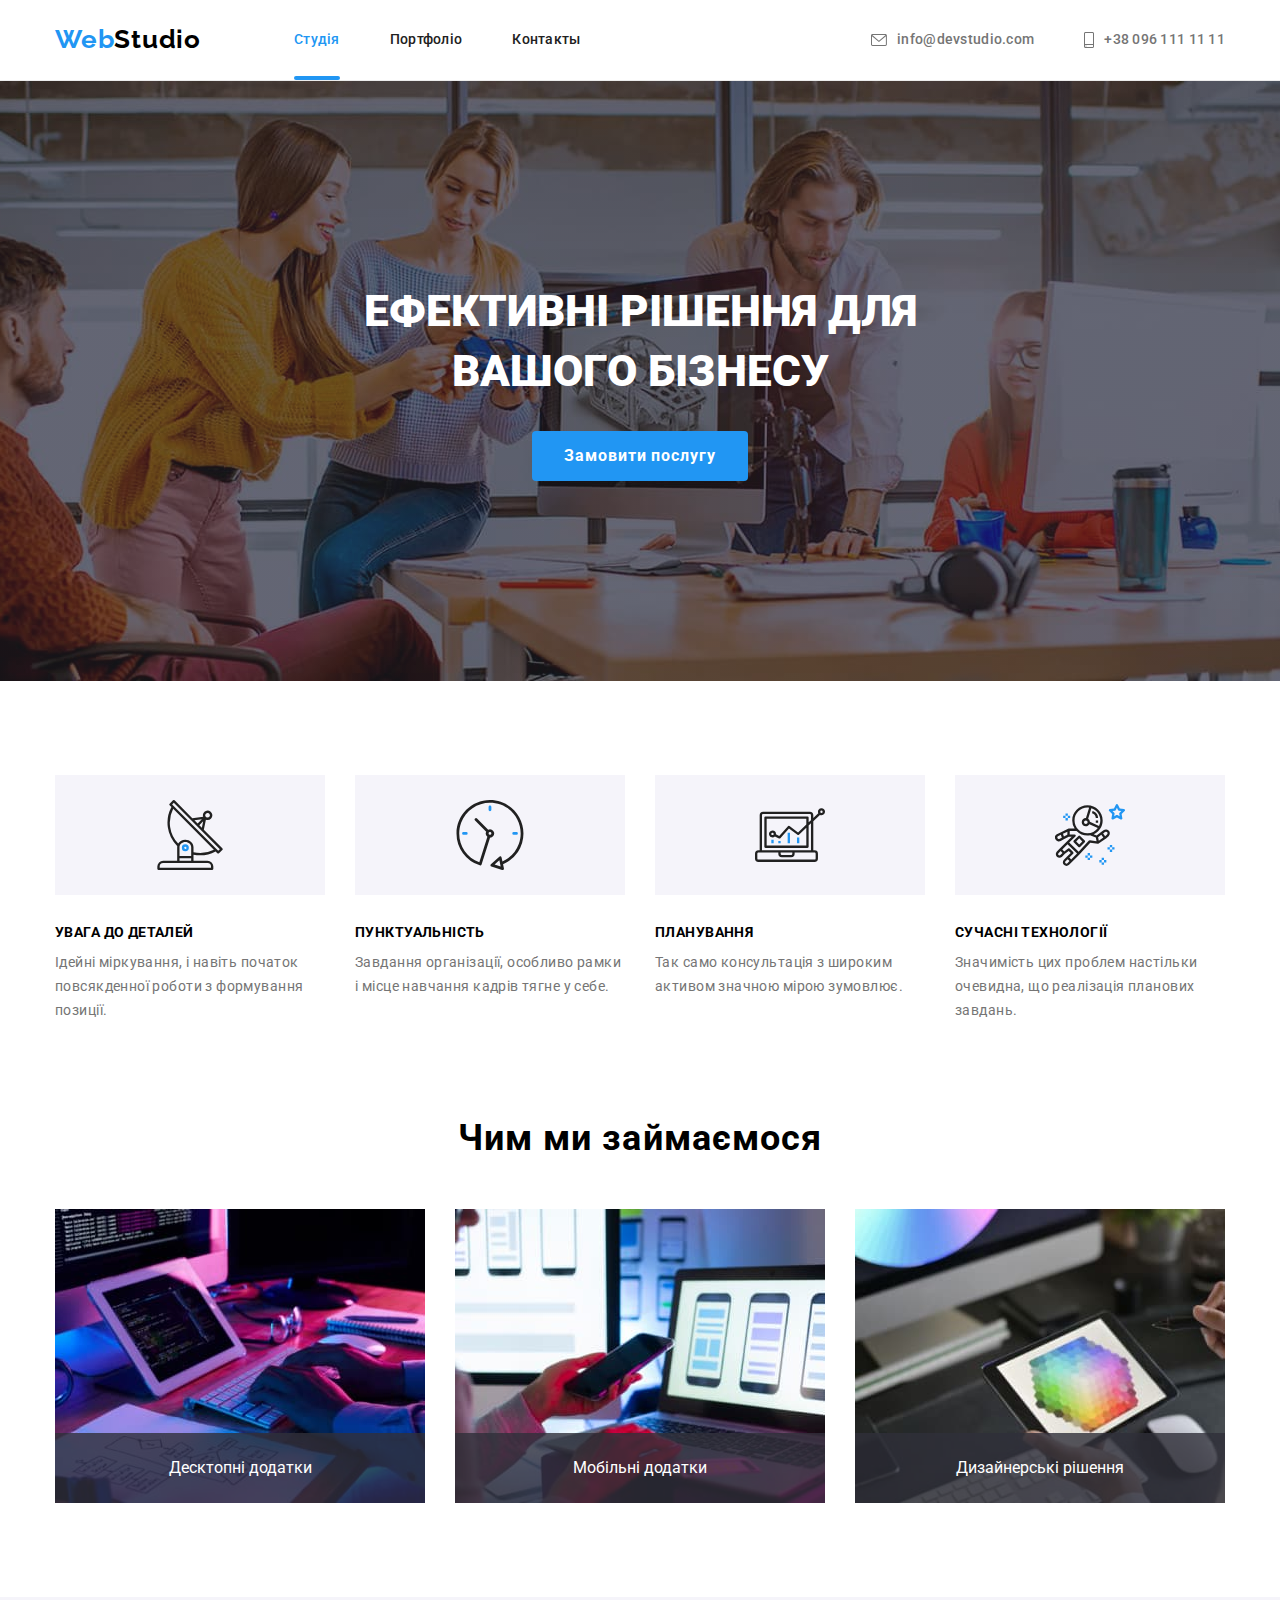
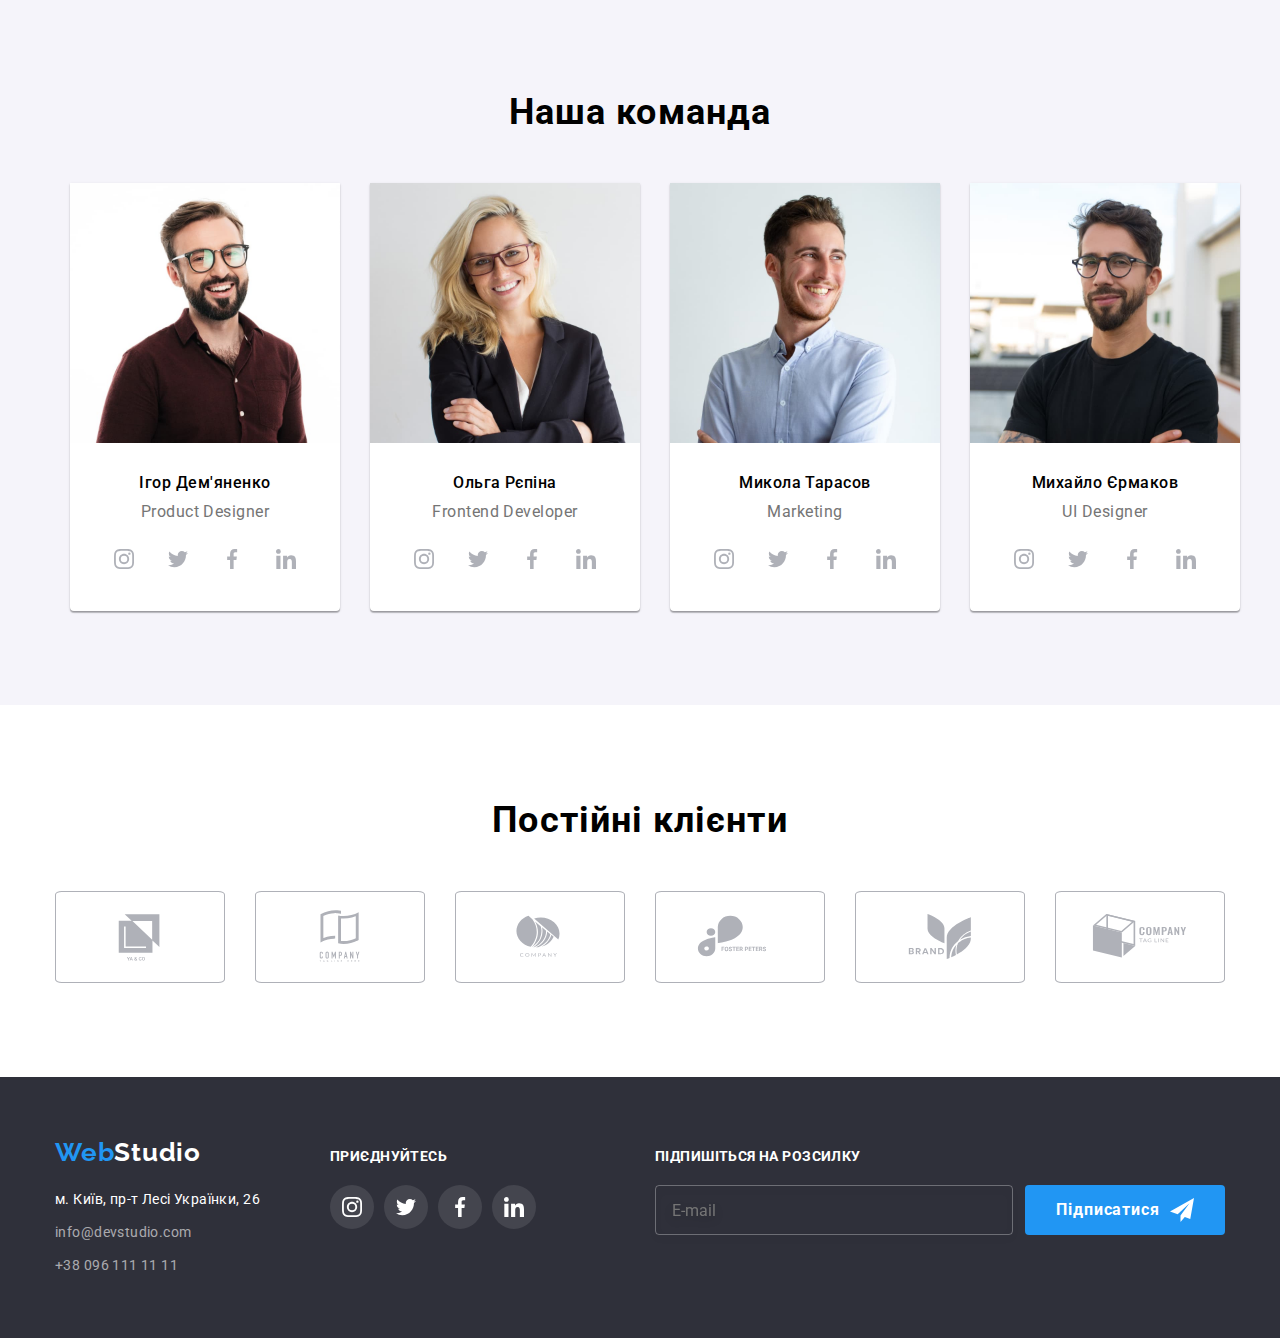
==== commit a87be9d3: "HW 6/3" ====
--- a/index.html
+++ b/index.html
@@ -474,12 +474,12 @@
           <form class="form-for-imput">
             <input
               class="wind-for-email"
-              type="email "
+              type="email"
               name="e-mail"
               placeholder="E-mail"
             />
-            <button class="btn-email" type="submit">
-              Підписатися
+            <button class="btn-email" type="submit" id="e-mail">
+              <span class="subscription">Підписатися</span>
               <svg class="icone-send" width="24" height="24">
                 <use href="./images/SVG/symbol-defs.svg#icon-send"></use>
               </svg>
@@ -530,7 +530,7 @@
               ></use>
             </svg>
           </span>
-          <label class="label-modal" for="mail">Телефон</label>
+          <label class="label-modal" for="mail">Пошта</label>
           <span class="icon-input">
             <input
               class="imput-modal-form"
--- a/CSS/styles.css
+++ b/CSS/styles.css
@@ -614,13 +614,14 @@
  width: 358px;
  height: 50px;
  margin-right: 12px;
-background: transparent; 
+ border: 1px solid rgba(255, 255, 255, 0.3);
+ filter: drop-shadow(0px 4px 4px rgba(0, 0, 0, 0.15));
+ background: transparent; 
 
   
 }
 
 .btn-email{
-  border-radius:4px ;
 
   display: flex;
   align-items: center;
@@ -629,7 +630,8 @@
  
   width: 200px;
   height: 50px;
-  
+  border-radius: 4px;
+  border: none;
   font-family: Roboto;
     font-size: 16px;
     font-weight: 700;
@@ -640,6 +642,14 @@
 
   color: #ffffff;
   background-color: var(--color-web-blue);
+}
+.subscription {
+    font-family: Roboto;
+    font-size: 16px;
+    font-weight: 700;
+    line-height: 1.88;
+    letter-spacing: 0.06em;
+    text-align: center;
 }
 
 .projects {
@@ -846,7 +856,7 @@
   top: 8px;
   right: 8px;
   border: rgba(0, 0, 0, 0.1);
-transition: transform 250ms var(--transition-timing-cub);
+  transition:fill 250ms var(--transition-timing-cub);
 }
 .close-btn:hover{
   fill: var(--color-web-blue);
@@ -941,7 +951,9 @@
   position: relative;
  }
 .icone-send{
- padding-left: 10px;
+margin-left:10px ;
+ width: 24px;
+ height: 24px;
 }
  .modal-form-checkbox {
  display: flex;
